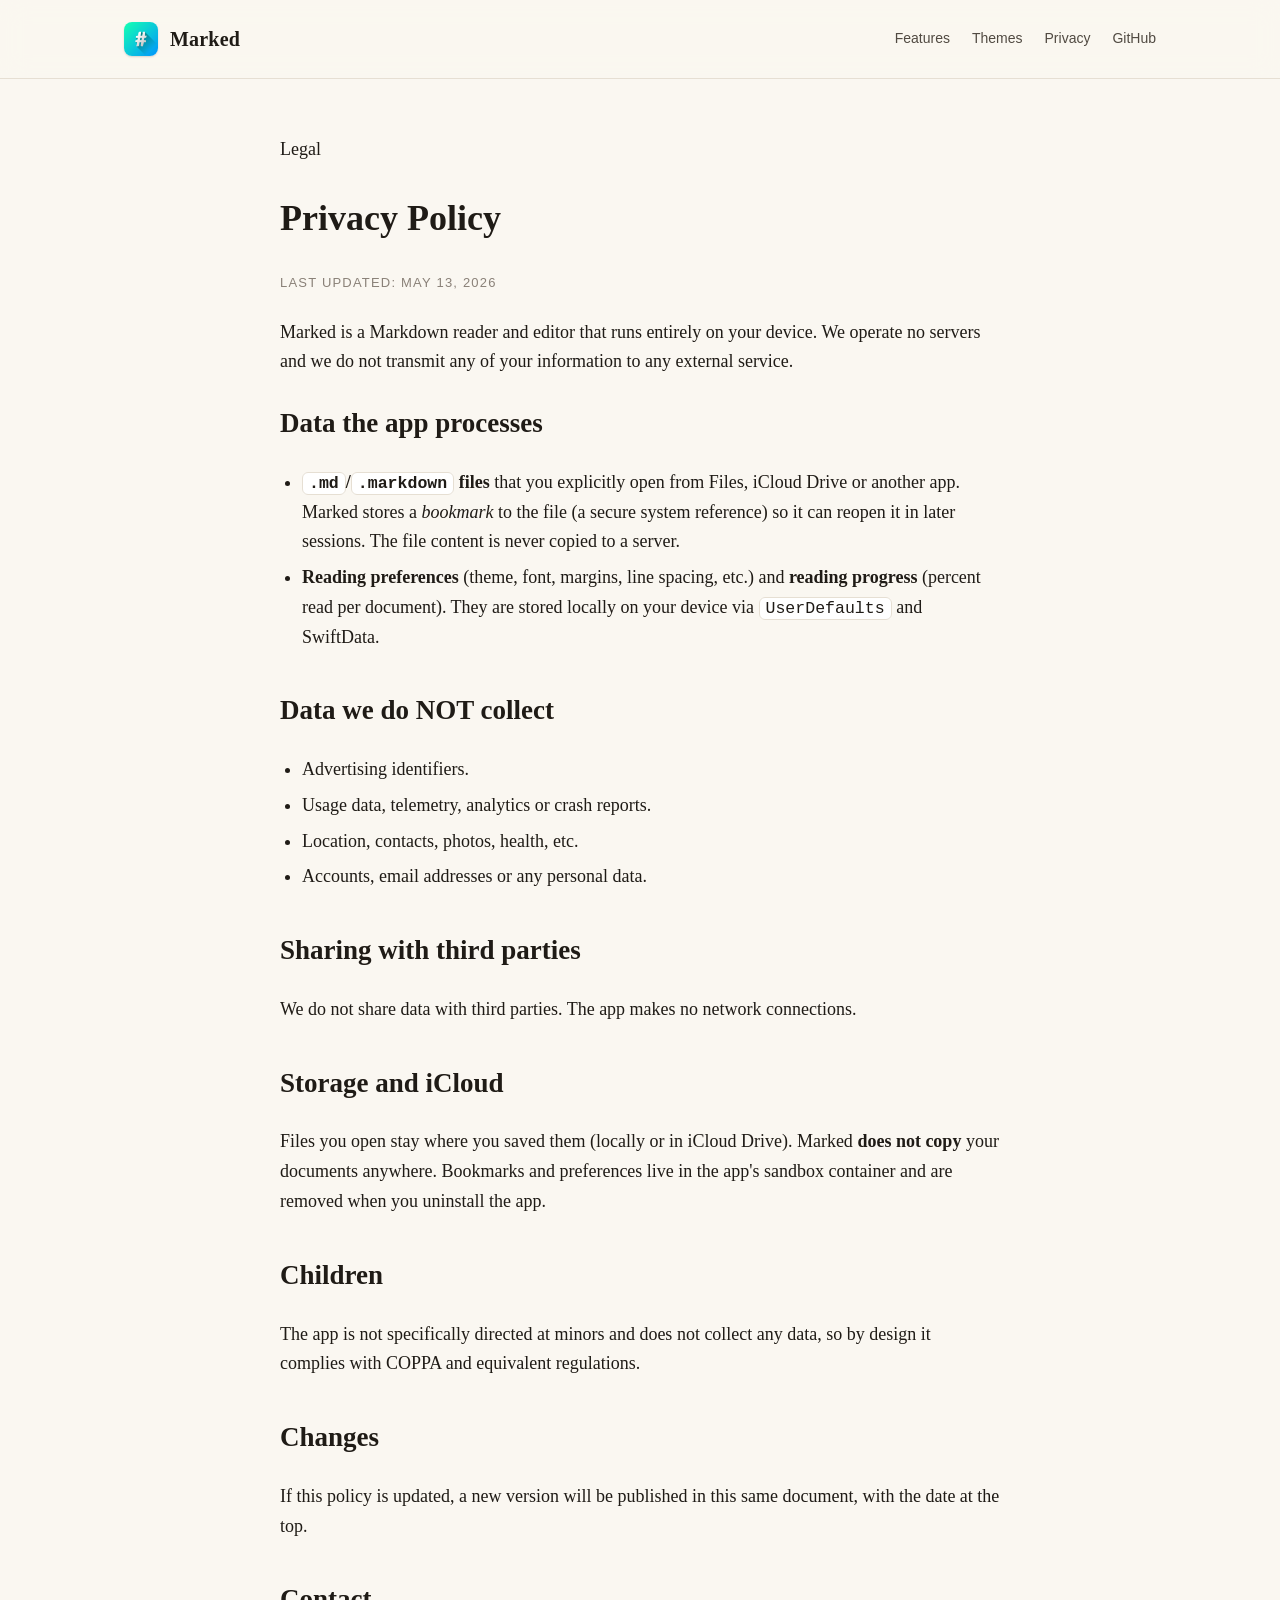
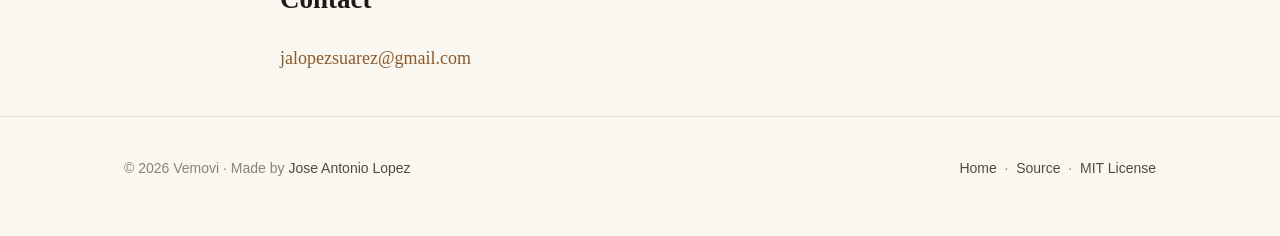
==== docs/privacy.html @ 9616c903 "Add Marked app source, marketing site, LICENSE and expanded README Initial drop of the SwiftUI Marke" ====
<!doctype html>
<html lang="en">
<head>
<meta charset="utf-8" />
<meta name="viewport" content="width=device-width, initial-scale=1" />
<title>Privacy Policy — Marked</title>
<meta name="description" content="Marked privacy policy. Marked runs entirely on your device — no servers, no accounts, no telemetry, no tracking." />
<meta name="theme-color" content="#faf7f1" media="(prefers-color-scheme: light)" />
<meta name="theme-color" content="#15110d" media="(prefers-color-scheme: dark)" />

<meta property="og:title" content="Privacy Policy — Marked" />
<meta property="og:description" content="Marked runs entirely on your device — no servers, no accounts, no telemetry, no tracking." />
<meta property="og:type" content="article" />
<meta property="og:image" content="assets/icon.png" />

<link rel="icon" type="image/png" href="assets/icon.png" />
<link rel="apple-touch-icon" href="assets/icon.png" />
<link rel="stylesheet" href="styles.css" />
<style>
    .legal {
        max-width: 720px;
        margin: 0 auto;
        padding: 56px 0 24px;
    }
    .legal h2 { margin-top: 36px; }
    .legal h2:first-of-type { margin-top: 24px; }
    .legal .updated {
        font-family: var(--sans);
        font-size: 13px;
        text-transform: uppercase;
        letter-spacing: 1.2px;
        color: var(--ink-faint);
        margin: 0 0 24px;
    }
    .legal ul { padding-left: 22px; }
    .legal li { margin: 6px 0; }
    .legal code {
        font-family: ui-monospace, SFMono-Regular, Menlo, Consolas, monospace;
        background: var(--surface);
        border: 1px solid var(--rule);
        padding: 1px 6px;
        border-radius: 6px;
        font-size: 0.92em;
    }
</style>
</head>
<body>

<header class="site">
    <div class="wrap site-inner">
        <a class="brand" href="index.html">
            <img src="assets/icon.png" alt="Marked app icon" />
            <span>Marked</span>
        </a>
        <nav class="site-nav">
            <a href="index.html#features">Features</a>
            <a href="index.html#themes">Themes</a>
            <a href="index.html#privacy">Privacy</a>
            <a href="https://github.com/jalopezsuarez/Marked">GitHub</a>
        </nav>
    </div>
</header>

<main class="wrap legal">
    <div class="kicker">Legal</div>
    <h1>Privacy Policy</h1>
    <p class="updated">Last updated: May 13, 2026</p>

    <p>Marked is a Markdown reader and editor that runs entirely on your device. We operate no servers and we do not transmit any of your information to any external service.</p>

    <h2>Data the app processes</h2>
    <ul>
        <li><strong><code>.md</code>/<code>.markdown</code> files</strong> that you explicitly open from Files, iCloud Drive or another app. Marked stores a <em>bookmark</em> to the file (a secure system reference) so it can reopen it in later sessions. The file content is never copied to a server.</li>
        <li><strong>Reading preferences</strong> (theme, font, margins, line spacing, etc.) and <strong>reading progress</strong> (percent read per document). They are stored locally on your device via <code>UserDefaults</code> and SwiftData.</li>
    </ul>

    <h2>Data we do NOT collect</h2>
    <ul>
        <li>Advertising identifiers.</li>
        <li>Usage data, telemetry, analytics or crash reports.</li>
        <li>Location, contacts, photos, health, etc.</li>
        <li>Accounts, email addresses or any personal data.</li>
    </ul>

    <h2>Sharing with third parties</h2>
    <p>We do not share data with third parties. The app makes no network connections.</p>

    <h2>Storage and iCloud</h2>
    <p>Files you open stay where you saved them (locally or in iCloud Drive). Marked <strong>does not copy</strong> your documents anywhere. Bookmarks and preferences live in the app's sandbox container and are removed when you uninstall the app.</p>

    <h2>Children</h2>
    <p>The app is not specifically directed at minors and does not collect any data, so by design it complies with COPPA and equivalent regulations.</p>

    <h2>Changes</h2>
    <p>If this policy is updated, a new version will be published in this same document, with the date at the top.</p>

    <h2>Contact</h2>
    <p><a href="mailto:jalopezsuarez@gmail.com">jalopezsuarez@gmail.com</a></p>
</main>

<footer class="site">
    <div class="wrap row">
        <div>© 2026 Vemovi · Made by <a href="https://github.com/jalopezsuarez">Jose Antonio Lopez</a></div>
        <div>
            <a href="index.html">Home</a>
            &nbsp;·&nbsp;
            <a href="https://github.com/jalopezsuarez/Marked">Source</a>
            &nbsp;·&nbsp;
            <a href="https://github.com/jalopezsuarez/Marked/blob/main/LICENSE">MIT License</a>
        </div>
    </div>
</footer>

</body>
</html>
---- docs/styles.css ----
:root {
    --bg: #faf7f1;
    --surface: #ffffff;
    --ink: #1f1b16;
    --ink-soft: #514a42;
    --ink-faint: #8a8178;
    --rule: #e6dfd3;
    --accent: #8b5a2b;
    --accent-soft: #c79a6a;
    --shadow: 0 18px 48px rgba(31, 27, 22, 0.08), 0 2px 6px rgba(31, 27, 22, 0.04);
    --radius: 14px;
    --max: 1080px;
    --serif: "New York", "Iowan Old Style", "Charter", Georgia, "Times New Roman", serif;
    --sans: -apple-system, BlinkMacSystemFont, "SF Pro Text", "Helvetica Neue", Arial, sans-serif;
}

@media (prefers-color-scheme: dark) {
    :root {
        --bg: #15110d;
        --surface: #1d1813;
        --ink: #f1eadf;
        --ink-soft: #c8bdac;
        --ink-faint: #8b8170;
        --rule: #2b2319;
        --accent: #d6a06a;
        --accent-soft: #b88450;
        --shadow: 0 18px 48px rgba(0, 0, 0, 0.55), 0 2px 6px rgba(0, 0, 0, 0.35);
    }
}

* { box-sizing: border-box; }

html { scroll-behavior: smooth; }

body {
    margin: 0;
    background: var(--bg);
    color: var(--ink);
    font-family: var(--serif);
    font-size: 18px;
    line-height: 1.65;
    -webkit-font-smoothing: antialiased;
    text-rendering: optimizeLegibility;
}

.wrap {
    width: 100%;
    max-width: var(--max);
    margin: 0 auto;
    padding: 0 24px;
}

a { color: var(--accent); text-decoration: none; }
a:hover { text-decoration: underline; }

/* ---------- Header ---------- */
header.site {
    padding: 22px 0;
    border-bottom: 1px solid var(--rule);
    position: sticky;
    top: 0;
    background: color-mix(in srgb, var(--bg) 88%, transparent);
    backdrop-filter: saturate(180%) blur(14px);
    -webkit-backdrop-filter: saturate(180%) blur(14px);
    z-index: 10;
}

.site-inner {
    display: flex;
    align-items: center;
    justify-content: space-between;
    gap: 16px;
}

.brand {
    display: flex;
    align-items: center;
    gap: 12px;
    font-family: var(--serif);
    font-size: 20px;
    font-weight: 600;
    letter-spacing: 0.2px;
    color: var(--ink);
}

.brand img {
    width: 34px;
    height: 34px;
    border-radius: 8px;
    box-shadow: 0 1px 2px rgba(0,0,0,0.15);
}

nav.site-nav {
    display: flex;
    gap: 22px;
    font-family: var(--sans);
    font-size: 14px;
}

nav.site-nav a {
    color: var(--ink-soft);
    text-decoration: none;
}

nav.site-nav a:hover { color: var(--ink); }

@media (max-width: 640px) {
    nav.site-nav { display: none; }
}

/* ---------- Hero ---------- */
.hero {
    padding: 96px 0 72px;
    text-align: center;
}

.hero img.icon {
    width: 112px;
    height: 112px;
    border-radius: 24px;
    box-shadow: var(--shadow);
    margin-bottom: 28px;
}

.hero h1 {
    margin: 0;
    font-family: var(--serif);
    font-weight: 600;
    font-size: clamp(40px, 6vw, 64px);
    line-height: 1.1;
    letter-spacing: -0.5px;
}

.hero .lede {
    margin: 18px auto 0;
    max-width: 640px;
    font-size: clamp(18px, 2.2vw, 22px);
    color: var(--ink-soft);
    line-height: 1.55;
}

.hero .badges {
    margin-top: 36px;
    display: flex;
    justify-content: center;
    gap: 10px;
    flex-wrap: wrap;
    font-family: var(--sans);
    font-size: 13px;
    color: var(--ink-faint);
}

.hero .badges span {
    padding: 6px 12px;
    border: 1px solid var(--rule);
    border-radius: 999px;
}

/* ---------- Section ---------- */
section {
    padding: 72px 0;
    border-top: 1px solid var(--rule);
}

section h2 {
    margin: 0 0 12px;
    font-family: var(--serif);
    font-weight: 600;
    font-size: clamp(28px, 4vw, 40px);
    letter-spacing: -0.3px;
}

section .kicker {
    font-family: var(--sans);
    text-transform: uppercase;
    letter-spacing: 1.4px;
    font-size: 12px;
    color: var(--accent);
    margin-bottom: 8px;
}

section .intro {
    color: var(--ink-soft);
    max-width: 640px;
    margin-bottom: 40px;
}

/* ---------- Feature grid ---------- */
.features {
    display: grid;
    grid-template-columns: repeat(3, 1fr);
    gap: 20px;
}

@media (max-width: 900px) { .features { grid-template-columns: repeat(2, 1fr); } }
@media (max-width: 560px) { .features { grid-template-columns: 1fr; } }

.feature {
    background: var(--surface);
    border: 1px solid var(--rule);
    border-radius: var(--radius);
    padding: 24px;
    box-shadow: var(--shadow);
}

.feature h3 {
    margin: 0 0 8px;
    font-family: var(--serif);
    font-size: 20px;
    font-weight: 600;
}

.feature p {
    margin: 0;
    color: var(--ink-soft);
    font-size: 16px;
    line-height: 1.6;
}

.feature .glyph {
    font-family: var(--serif);
    font-size: 24px;
    color: var(--accent);
    margin-bottom: 10px;
    display: inline-block;
}

/* ---------- Themes preview ---------- */
.themes {
    display: grid;
    grid-template-columns: repeat(3, 1fr);
    gap: 20px;
}

@media (max-width: 900px) { .themes { grid-template-columns: 1fr; } }

.theme {
    border-radius: var(--radius);
    padding: 28px 24px 24px;
    border: 1px solid var(--rule);
    box-shadow: var(--shadow);
    font-family: "New York", "Iowan Old Style", Charter, Georgia, serif;
    line-height: 1.65;
    overflow: hidden;
    position: relative;
}

.theme .label {
    position: absolute;
    top: 12px;
    right: 14px;
    font-family: var(--sans);
    font-size: 11px;
    text-transform: uppercase;
    letter-spacing: 1.2px;
    color: var(--ink-faint);
}

.theme h4 {
    margin: 0 0 6px;
    font-family: inherit;
    font-weight: 600;
    font-size: 20px;
    letter-spacing: -0.2px;
}

.theme p {
    margin: 0 0 10px;
    font-size: 15px;
    text-align: justify;
    hyphens: auto;
}

.theme blockquote {
    margin: 12px 0;
    padding: 8px 12px;
    border-left: 3px solid currentColor;
    font-style: italic;
    opacity: 0.85;
}

.theme.light  { background: #ffffff; color: #1f1b16; }
.theme.sepia  { background: #f4ecd8; color: #4a3a22; }
.theme.dark   { background: #15110d; color: #e7ddc8; border-color: #2b2319; }

/* ---------- Privacy strip ---------- */
.privacy {
    background: var(--surface);
    border-top: 1px solid var(--rule);
    border-bottom: 1px solid var(--rule);
}

.privacy .row {
    display: grid;
    grid-template-columns: 1fr 1fr;
    gap: 40px;
    align-items: center;
}

@media (max-width: 760px) { .privacy .row { grid-template-columns: 1fr; } }

.privacy ul {
    margin: 0;
    padding: 0;
    list-style: none;
    font-family: var(--sans);
    font-size: 15px;
    color: var(--ink-soft);
}

.privacy ul li {
    padding: 8px 0;
    border-bottom: 1px solid var(--rule);
}

.privacy ul li:last-child { border-bottom: none; }

.privacy ul li::before {
    content: "•";
    color: var(--accent);
    font-weight: 700;
    margin-right: 10px;
}

/* ---------- Footer ---------- */
footer.site {
    padding: 40px 0 56px;
    border-top: 1px solid var(--rule);
    font-family: var(--sans);
    font-size: 14px;
    color: var(--ink-faint);
}

footer.site .row {
    display: flex;
    justify-content: space-between;
    flex-wrap: wrap;
    gap: 16px;
}

footer.site a { color: var(--ink-soft); }
footer.site a:hover { color: var(--ink); }
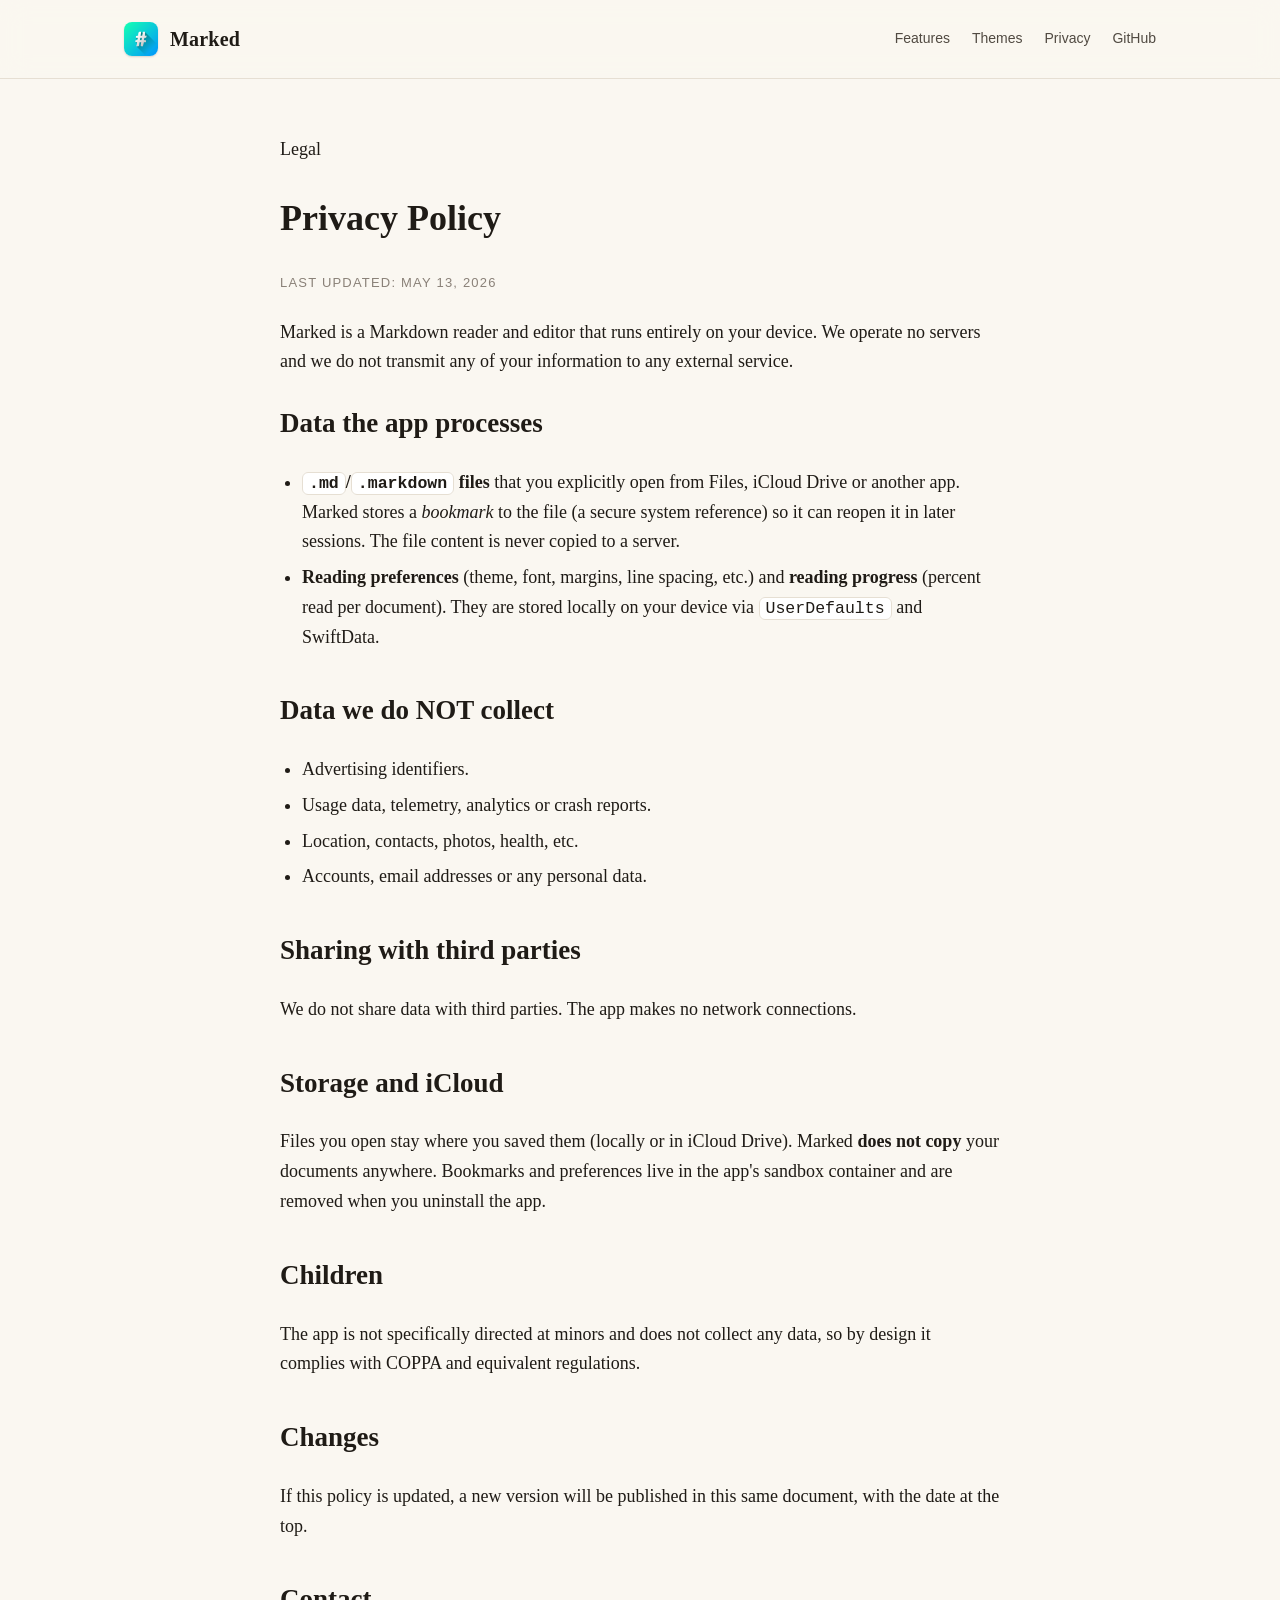
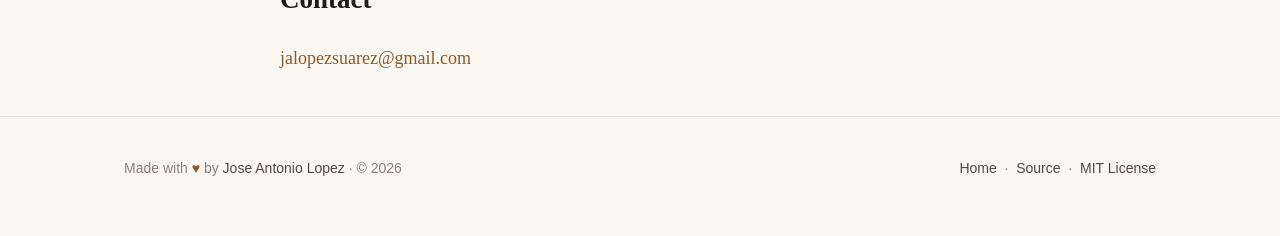
==== commit 4ae07389: "Switch public attribution to Jose Antonio Lopez and add footer signature - LICENSE, README and site " ====
--- a/docs/privacy.html
+++ b/docs/privacy.html
@@ -100,7 +100,7 @@
 
 <footer class="site">
     <div class="wrap row">
-        <div>© 2026 Vemovi · Made by <a href="https://github.com/jalopezsuarez">Jose Antonio Lopez</a></div>
+        <div>Made with <span class="heart">&#9829;</span> by <a href="https://github.com/jalopezsuarez">Jose Antonio Lopez</a> · © 2026</div>
         <div>
             <a href="index.html">Home</a>
             &nbsp;·&nbsp;
--- a/docs/styles.css
+++ b/docs/styles.css
@@ -340,3 +340,8 @@
 
 footer.site a { color: var(--ink-soft); }
 footer.site a:hover { color: var(--ink); }
+
+footer.site .heart {
+    color: var(--accent);
+    font-style: normal;
+}
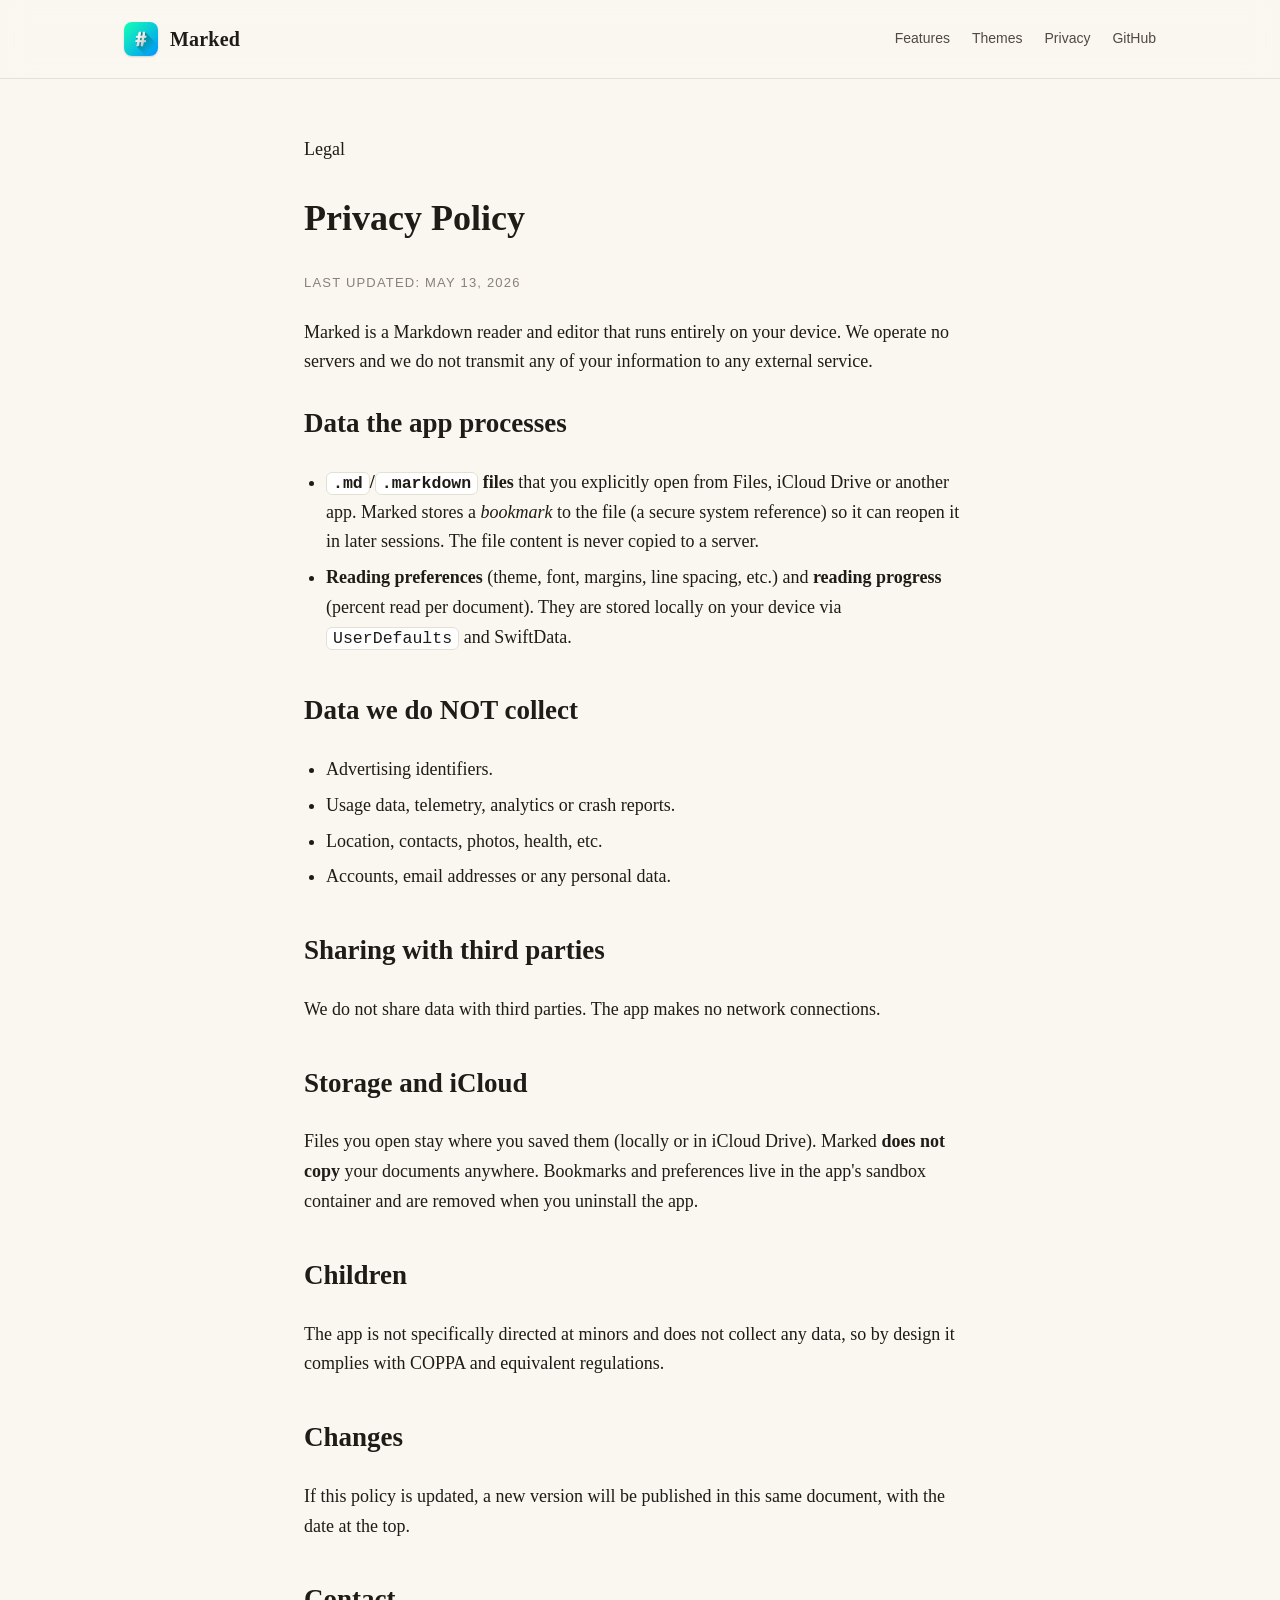
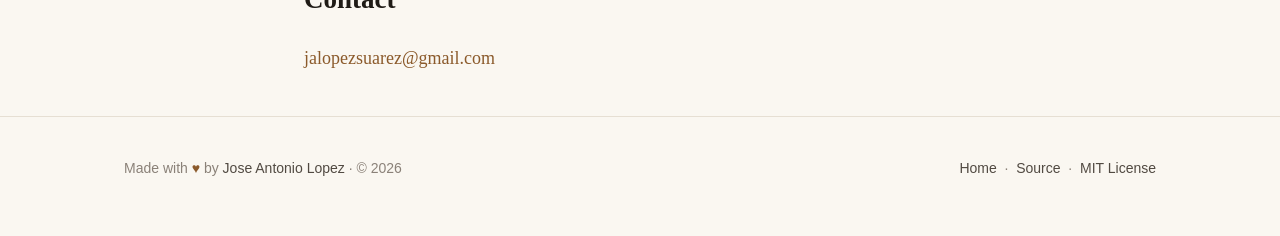
==== commit 14ae6118: "Restore lateral padding on privacy page (mobile/tablet) The inline .legal style used the padding sho" ====
--- a/docs/privacy.html
+++ b/docs/privacy.html
@@ -20,7 +20,8 @@
     .legal {
         max-width: 720px;
         margin: 0 auto;
-        padding: 56px 0 24px;
+        padding-top: 56px;
+        padding-bottom: 24px;
     }
     .legal h2 { margin-top: 36px; }
     .legal h2:first-of-type { margin-top: 24px; }
--- a/docs/styles.css
+++ b/docs/styles.css
@@ -139,8 +139,59 @@
     line-height: 1.55;
 }
 
+.hero .cta {
+    margin-top: 32px;
+    display: flex;
+    justify-content: center;
+}
+
+.app-store-badge {
+    display: inline-flex;
+    align-items: center;
+    gap: 10px;
+    padding: 10px 18px;
+    background: #000;
+    color: #fff;
+    border-radius: 12px;
+    text-decoration: none;
+    font-family: var(--sans);
+    line-height: 1;
+    transition: transform 0.18s ease, box-shadow 0.18s ease;
+    box-shadow: 0 6px 18px rgba(0, 0, 0, 0.18);
+}
+
+.app-store-badge:hover {
+    transform: translateY(-1px);
+    box-shadow: 0 10px 24px rgba(0, 0, 0, 0.22);
+}
+
+.app-store-badge__logo {
+    display: block;
+    width: 22px;
+    height: 28px;
+    flex: none;
+}
+
+.app-store-badge__text {
+    display: flex;
+    flex-direction: column;
+    align-items: flex-start;
+}
+
+.app-store-badge__sup {
+    font-size: 10px;
+    letter-spacing: 0.2px;
+}
+
+.app-store-badge__name {
+    font-size: 19px;
+    font-weight: 500;
+    letter-spacing: 0.2px;
+    margin-top: 3px;
+}
+
 .hero .badges {
-    margin-top: 36px;
+    margin-top: 24px;
     display: flex;
     justify-content: center;
     gap: 10px;
